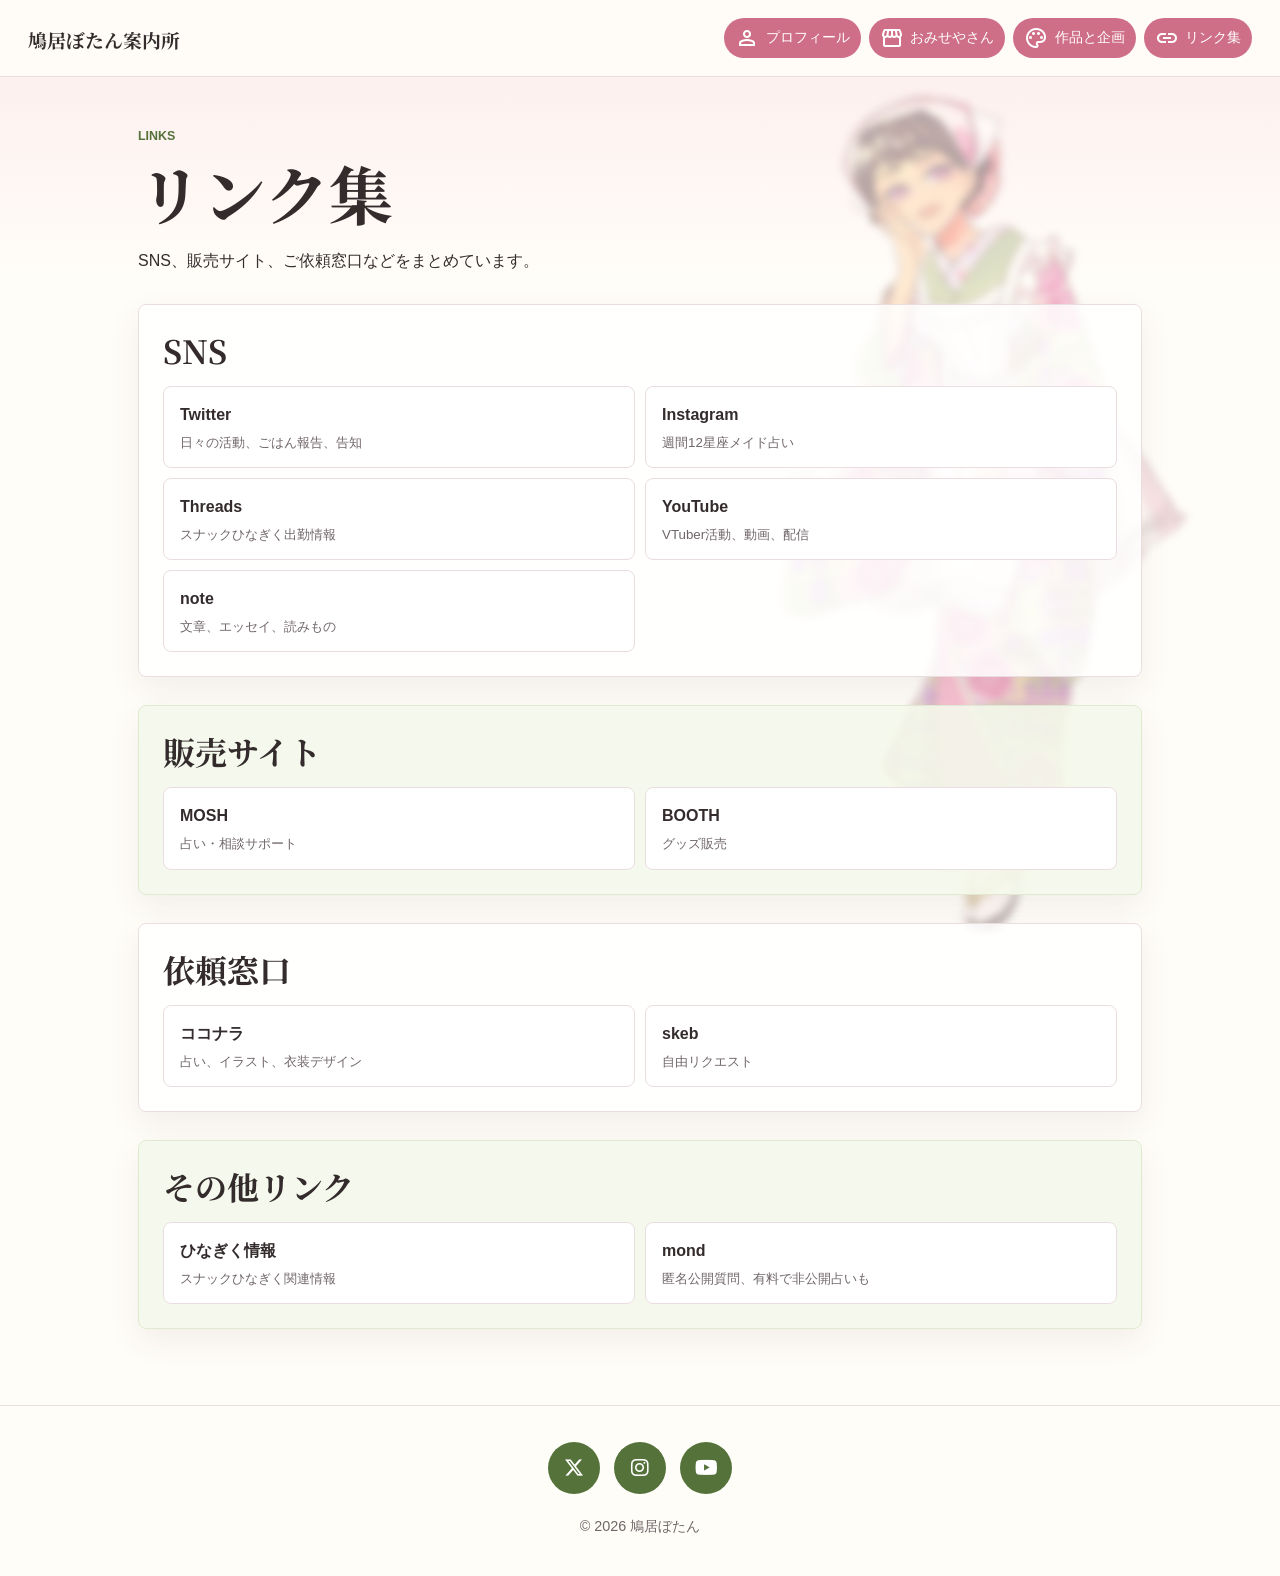
==== links.html @ b20569d3 "サイト公開" ====
<!doctype html>
<html lang="ja">

<head>
  <meta charset="utf-8">
  <meta name="viewport" content="width=device-width, initial-scale=1">
  <title>リンク集 | 鳩居ぼたん案内所</title>
  <meta name="description" content="鳩居ぼたんのSNS、販売サイト、依頼窓口、その他リンク。">
  <meta property="og:title" content="鳩居ぼたん案内所">
  <meta property="og:description" content="なんでもやってるお宿のお姉さんです。">
  <meta property="og:image" content="assets\images\OGP.png">
  <meta property="og:type" content="website">
  <link rel="icon" href="favicon.ico" sizes="any">
  <link rel="shortcut icon" href="favicon.ico">
  <link rel="stylesheet" href="assets/css/style.css">
  <link rel="preconnect" href="https://fonts.googleapis.com">
  <link rel="preconnect" href="https://fonts.gstatic.com" crossorigin>
  <link href="https://fonts.googleapis.com/css2?family=Noto+Serif+JP:wght@400;500;700&display=swap" rel="stylesheet">
  <link rel="stylesheet" href="https://fonts.googleapis.com/css2?family=Material+Symbols+Outlined" />
  <link rel="stylesheet" href="https://cdnjs.cloudflare.com/ajax/libs/font-awesome/6.7.2/css/all.min.css">
</head>

<body>
  <header class="site-header">
    <a class="site-title" href="index.html">鳩居ぼたん案内所</a>
    <nav class="site-nav" aria-label="共通ナビゲーション">

      <a href="profile.html">
        <span class="material-symbols-outlined">person</span>
        <span class="nav-label">プロフィール</span>
      </a>

      <a href="services.html">
        <span class="material-symbols-outlined">storefront</span>
        <span class="nav-label">おみせやさん</span>
      </a>

      <a href="works.html">
        <span class="material-symbols-outlined">palette</span>
        <span class="nav-label">作品と企画</span>
      </a>

      <a href="links.html">
        <span class="material-symbols-outlined">link</span>
        <span class="nav-label">リンク集</span>
      </a>

    </nav>
  </header>

  <main>
    <section class="page-title">
      <p class="eyebrow">Links</p>
      <h1>リンク集</h1>
      <p>SNS、販売サイト、ご依頼窓口などをまとめています。</p>
    </section>

    <section class="section">
      <h2>SNS</h2>
      <div class="link-list">
        <a href="https://x.com/peony_poppo"><span>Twitter</span><small>日々の活動、ごはん報告、告知</small></a>
        <a href="https://www.instagram.com/peony_poppo/"><span>Instagram</span><small>週間12星座メイド占い</small></a>
        <a href="https://www.threads.com/@peony_poppo"><span>Threads</span><small>スナックひなぎく出勤情報</small></a>
        <a href="https://www.youtube.com/@peony_poppo"><span>YouTube</span><small>VTuber活動、動画、配信</small></a>
        <a href="https://note.com/kagefmie"><span>note</span><small>文章、エッセイ、読みもの</small></a>
      </div>
    </section>

    <section class="section soft">
      <h2>販売サイト</h2>
      <div class="link-list">
        <a href="https://mosh.jp/peony_poppo/home"><span>MOSH</span><small>占い・相談サポート</small></a>
        <a href="https://peony-poppo.booth.pm/"><span>BOOTH</span><small>グッズ販売</small></a>
      </div>
    </section>

    <section class="section">
      <h2>依頼窓口</h2>
      <div class="link-list">
        <a href="https://coconala.com/users/4969818"><span>ココナラ</span><small>占い、イラスト、衣装デザイン</small></a>
        <a href="https://skeb.jp/@peony_poppo"><span>skeb</span><small>自由リクエスト</small></a>
      </div>
    </section>

    <section class="section soft">
      <h2>その他リンク</h2>
      <div class="link-list">
        <a href="https://peony-poppo.carrd.co/"><span>ひなぎく情報</span><small>スナックひなぎく関連情報</small></a>
        <a href="https://mond.how/ja/peony_poppo"><span>mond</span><small>匿名公開質問、有料で非公開占いも</small></a>
      </div>
    </section>
  </main>

  <footer class="site-footer">

    <div class="footer-links">

      <a href="https://x.com/peony_poppo" aria-label="X">
        <i class="fa-brands fa-x-twitter"></i>
      </a>

      <a href="https://www.instagram.com/peony_poppo/" aria-label="Instagram">
        <i class="fa-brands fa-instagram"></i>
      </a>

      <a href="https://www.youtube.com/" aria-label="YouTube">
        <i class="fa-brands fa-youtube"></i>
      </a>

    </div>

    <p>&copy; 2026 鳩居ぼたん</p>

  </footer>

</body>

</html>
---- assets/css/style.css ----
:root {
  --sakura: #f7c9d5;
  --sakura-deep: #cf6f87;
  --kusa: #9fbe78;
  --kusa-deep: #55723b;
  --cream: #fffdf8;
  --paper: #ffffff;
  --ink: #332b2c;
  --muted: #706669;
  --line: #eadde0;
  --shadow: 0 12px 32px rgba(83, 60, 65, 0.08);
}

* {
  box-sizing: border-box;
}

body {
  margin: 0;
  color: var(--ink);
  background:
    linear-gradient(180deg, rgba(247, 201, 213, 0.34), rgba(255, 253, 248, 0) 280px),
    var(--cream);
  font-family:
    -apple-system,
    BlinkMacSystemFont,
    "Yu Gothic",
    sans-serif;

  h1,
  h2,
  h3,
  .site-title {
    font-family: "Noto Serif JP", serif;
  }

  line-height: 1.8;
}

a {
  color: var(--sakura-deep);
  text-decoration-thickness: 0.08em;
  text-underline-offset: 0.18em;
}

a:hover {
  color: var(--kusa-deep);
}

.site-header {
  position: sticky;
  display: flex;
  flex-direction: column;
  gap: 14px;
  padding: 18px 18px 14px;
  border-bottom: 1px solid var(--line);
  background: rgba(255, 253, 248, 0.92);
}

.site-title {
  color: var(--ink);
  font-weight: 700;
  font-size: 1.18rem;
  text-decoration: none;
}

.site-nav {
  display: flex;
  gap: 8px;
  overflow-x: auto;
  padding-bottom: 4px;
}

.site-nav a {
  background: var(--sakura-deep);
  color: white;
  border: none;

  transition:
    transform .15s ease,
    opacity .15s ease;
  flex: 0 0 auto;
  padding: 7px 11px;
  border-radius: 999px;
  font-size: 0.9rem;
  text-decoration: none;
  display: flex;
  align-items: center;
  gap: .4rem;
}

.site-nav a .material-symbols-outlined {
  color: white;
}

.site-nav a:hover {
  opacity: .9;
  transform: translateY(2px);
}

.site-nav a[aria-current="page"] {
  background: var(--kusa-deep);
}

main {
  width: min(100%, 1040px);
  margin: 0 auto;
  padding: 24px 18px 48px;
}

.hero {
  display: grid;
  gap: 2rem;
  align-items: center;
}

.hero-image img {
  width: 100%;
  max-width: 360px;
  height: auto;
  display: block;
  margin: 0 auto;
}

.hero,
.page-title,
.section {
  margin: 0 0 28px;
}

.hero {
  padding: 30px 0 12px;
}

.hero h1,
.page-title h1 {
  max-width: 760px;
  margin: 0 0 14px;
  font-size: clamp(2rem, 8vw, 4rem);
  line-height: 1.18;
}

.catch {
  max-width: 700px;
  font-size: clamp(1.15rem, 4vw, 1.7rem);
  font-weight: 700;
}

.eyebrow {
  margin: 0 0 8px;
  color: var(--kusa-deep);
  font-size: 0.78rem;
  font-weight: 700;
  letter-spacing: 0;
  text-transform: uppercase;
}

.hero p,
.page-title p,
.section>p {
  max-width: 760px;
}

.hero-actions {
  display: flex;
  flex-wrap: wrap;
  gap: 10px;
  margin-top: 22px;
}

body::before {
  content: "";

  position: fixed;

  right: -150px;
  top: 50px;

  width: 900px;
  height: 900px;

  background:
    url("../images/botan-main.png") no-repeat center center;

  background-size: contain;

  opacity: .4;

  filter: blur(4px);

  pointer-events: none;
  z-index: -1;
}

.button {
  display: inline-flex;
  align-items: center;
  min-height: 44px;
  padding: 9px 16px;
  border: 1px solid var(--sakura-deep);
  border-radius: 999px;
  background: var(--paper);
  color: var(--sakura-deep);
  font-weight: 700;
  text-decoration: none;
}

.button.primary {
  background: var(--sakura-deep);
  color: #fff;
}

.section {
  padding: 24px;
  border: 1px solid var(--line);
  border-radius: 8px;
  background: rgba(255, 255, 255, 0.82);
  box-shadow: var(--shadow);
}

.section.soft {
  background: rgba(244, 249, 235, 0.88);
  border-color: #dfe9cf;
}

.section-heading {
  margin-bottom: 16px;
}

h2 {
  margin: 0 0 14px;
  font-size: clamp(1.45rem, 5vw, 2rem);
  line-height: 1.35;
}

h3 {
  margin: 0 0 8px;
  font-size: 1.15rem;
  line-height: 1.45;
}

.card-grid,
.project-grid {
  display: grid;
  gap: 14px;
}

.card,
.project-card,
.menu-item {
  padding: 18px;
  border: 1px solid var(--line);
  border-radius: 8px;
  background: var(--paper);
}

.card p,
.project-card p,
.menu-item p {
  margin: 0 0 12px;
}

.project-card h2 {
  font-size: 1.8rem;
}

.text-link {
  font-weight: 700;
}

.link-panels,
.link-list {
  display: grid;
  gap: 10px;
}

.link-panels a,
.link-list a {
  display: block;
  padding: 14px 16px;
  border: 1px solid var(--line);
  border-radius: 8px;
  background: var(--paper);
  color: var(--ink);
  font-weight: 700;
  text-decoration: none;
}

.link-list a {
  display: grid;
  gap: 2px;
}

.link-list small {
  color: var(--muted);
  font-weight: 400;
  line-height: 1.6;
}

.small-note {
  color: var(--muted);
  font-size: 0.92rem;
}

.statement {
  padding: 16px 18px;
  border-left: 5px solid var(--kusa);
  background: #fff8fa;
  font-weight: 700;
}

.check-list,
.timeline {
  margin: 0;
  padding-left: 1.2rem;
}

.check-list li,
.timeline li {
  margin-bottom: 8px;
}

.timeline span {
  display: block;
  color: var(--sakura-deep);
  font-weight: 700;
}

.menu-list {
  display: grid;
  gap: 14px;
}

.price {
  color: var(--kusa-deep);
  font-weight: 700;
}

.image-slot {
  display: grid;
  min-height: 150px;
  aspect-ratio: 1 /1;
  margin-bottom: 16px;
  place-items: center;
  border: 1px dashed #d8c6cb;
  border-radius: 8px;
  background: linear-gradient(135deg, rgba(247, 201, 213, 0.45), rgba(244, 249, 235, 0.75));
  color: var(--muted);
  font-size: 0.82rem;
}

.project-image {
  display: block;
  width: 100%;
  margin-bottom: 16px;
  border-radius: 8px;
  object-fit: cover;
}

.site-footer {
  padding: 36px 18px;
  border-top: 1px solid var(--line);
  text-align: center;
}

.footer-links {
  display: flex;
  justify-content: center;
  gap: 14px;
  margin-bottom: 20px;
}

.footer-links a {
  width: 52px;
  height: 52px;

  display: flex;
  align-items: center;
  justify-content: center;

  border-radius: 999px;

  background: var(--kusa-deep);
  color: white;

  text-decoration: none;

  transition:
    transform .15s ease,
    opacity .15s ease;
}

.footer-links a:hover {
  opacity: .9;
  transform: translateY(2px);
}

.footer-links i {
  font-size: 1.25rem;
}

.footer-links span {
  font-size: 1.25rem;
  font-weight: 700;
  line-height: 1;
}

.site-footer p {
  margin: 0;
  color: var(--muted);
  font-size: .9rem;
}

@media (max-width: 719px) {

  .hero {
    display: flex;
    flex-direction: column;
    align-items: center;
    text-align: center;

    min-height: auto;
    padding-top: 2rem;
  }

  body::before {
    right: -400px;
    bottom: -130px;
  }

  .site-nav a {
    justify-content: center;
    min-width: 48px;
    padding: 10px;
  }

  .nav-label {
    display: none;
  }

  .material-symbols-outlined {
    font-size: 1.4rem;
  }

}

@media (min-width: 720px) {
  .site-header {
    top: 0;
    z-index: 10;
    flex-direction: row;
    align-items: center;
    justify-content: space-between;
    padding-inline: 28px;
  }

  main {
    padding-top: 48px;
  }

  .card-grid,
  .project-grid {
    grid-template-columns: repeat(3, 1fr);
  }

  .link-panels {
    grid-template-columns: repeat(4, 1fr);
  }

  .link-list {
    grid-template-columns: repeat(2, 1fr);
  }

  .timeline span {
    display: inline-block;
    min-width: 8.5em;
  }
}
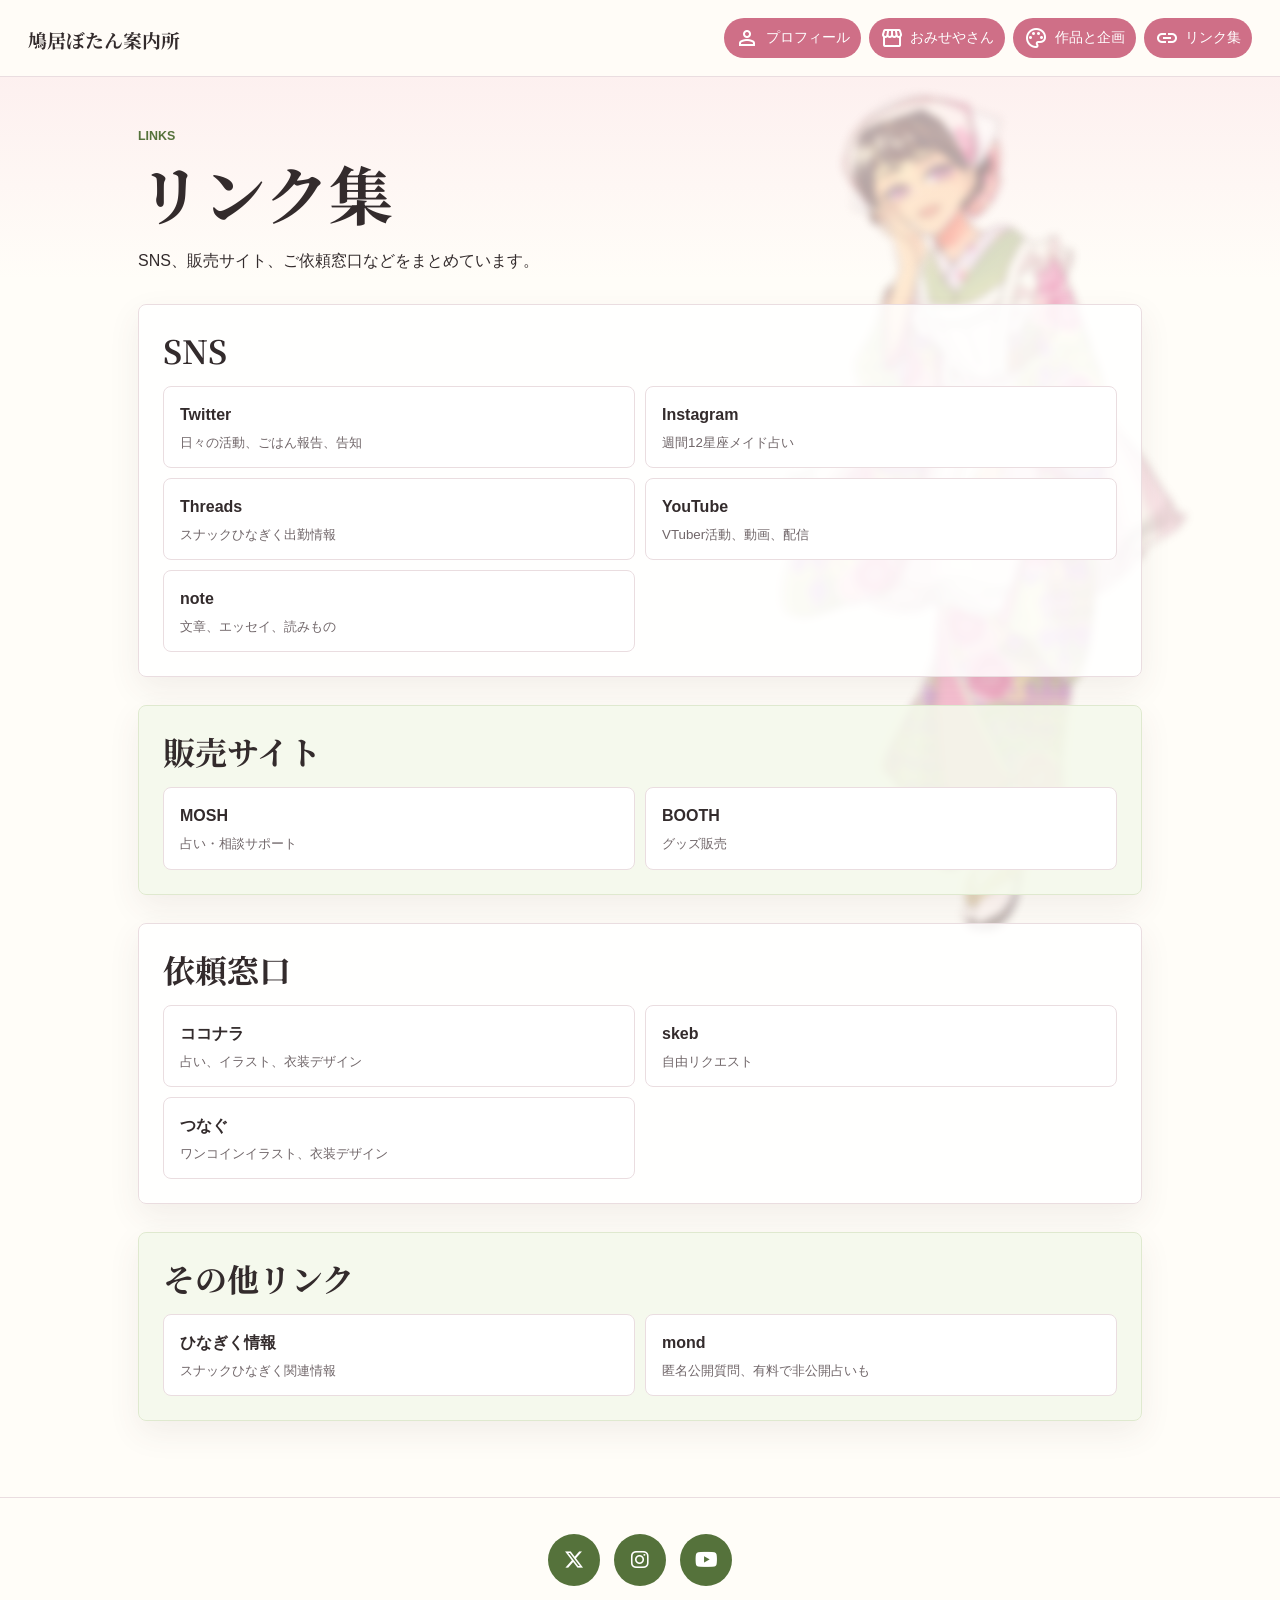
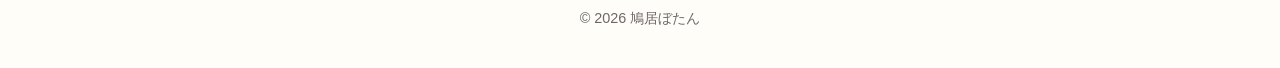
==== commit 8ef395b1: "下半期鑑定おしらせ追加、つなぐリンク追加、外部リンク別タブ化" ====
--- a/links.html
+++ b/links.html
@@ -8,8 +8,9 @@
   <meta name="description" content="鳩居ぼたんのSNS、販売サイト、依頼窓口、その他リンク。">
   <meta property="og:title" content="鳩居ぼたん案内所">
   <meta property="og:description" content="なんでもやってるお宿のお姉さんです。">
-  <meta property="og:image" content="assets\images\OGP.png">
+  <meta property="og:image" content="https://kagefmie-i.github.io/hatoi-botan-guide/assets/images/OGP.png">
   <meta property="og:type" content="website">
+  <meta name="twitter:card" content="summary_large_image">
   <link rel="icon" href="favicon.ico" sizes="any">
   <link rel="shortcut icon" href="favicon.ico">
   <link rel="stylesheet" href="assets/css/style.css">
@@ -58,35 +59,49 @@
     <section class="section">
       <h2>SNS</h2>
       <div class="link-list">
-        <a href="https://x.com/peony_poppo"><span>Twitter</span><small>日々の活動、ごはん報告、告知</small></a>
-        <a href="https://www.instagram.com/peony_poppo/"><span>Instagram</span><small>週間12星座メイド占い</small></a>
-        <a href="https://www.threads.com/@peony_poppo"><span>Threads</span><small>スナックひなぎく出勤情報</small></a>
-        <a href="https://www.youtube.com/@peony_poppo"><span>YouTube</span><small>VTuber活動、動画、配信</small></a>
-        <a href="https://note.com/kagefmie"><span>note</span><small>文章、エッセイ、読みもの</small></a>
+        <a href="https://x.com/peony_poppo" target="_blank"
+          rel="noopener noreferrer"><span>Twitter</span><small>日々の活動、ごはん報告、告知</small></a>
+        <a href="https://www.instagram.com/peony_poppo/" target="_blank"
+          rel="noopener noreferrer"><span>Instagram</span><small>週間12星座メイド占い</small></a>
+        <a href="https://www.threads.com/@peony_poppo" target="_blank"
+          rel="noopener noreferrer"><span>Threads</span><small>スナックひなぎく出勤情報</small></a>
+        <a href="https://www.youtube.com/@peony_poppo" target="_blank"
+          rel="noopener noreferrer"><span>YouTube</span><small>VTuber活動、動画、配信</small></a>
+        <a href="https://note.com/kagefmie" target="_blank"
+          rel="noopener noreferrer"><span>note</span><small>文章、エッセイ、読みもの</small></a>
       </div>
     </section>
 
     <section class="section soft">
       <h2>販売サイト</h2>
       <div class="link-list">
-        <a href="https://mosh.jp/peony_poppo/home"><span>MOSH</span><small>占い・相談サポート</small></a>
-        <a href="https://peony-poppo.booth.pm/"><span>BOOTH</span><small>グッズ販売</small></a>
+        <a href="https://mosh.jp/peony_poppo/home" target="_blank"
+          rel="noopener noreferrer"><span>MOSH</span><small>占い・相談サポート</small></a>
+        <a href="https://peony-poppo.booth.pm/" target="_blank"
+          rel="noopener noreferrer"><span>BOOTH</span><small>グッズ販売</small></a>
       </div>
     </section>
 
     <section class="section">
       <h2>依頼窓口</h2>
       <div class="link-list">
-        <a href="https://coconala.com/users/4969818"><span>ココナラ</span><small>占い、イラスト、衣装デザイン</small></a>
-        <a href="https://skeb.jp/@peony_poppo"><span>skeb</span><small>自由リクエスト</small></a>
+        <a href="https://coconala.com/users/4969818" target="_blank"
+          rel="noopener noreferrer"><span>ココナラ</span><small>占い、イラスト、衣装デザイン</small></a>
+        <a href="https://skeb.jp/@peony_poppo" target="_blank"
+          rel="noopener noreferrer"><span>skeb</span><small>自由リクエスト</small></a>
+        <a href="https://tsunagu.cloud/users/kagefmie" target="_blank"
+          rel="noopener noreferrer"><span>つなぐ</span><small>ワンコインイラスト、衣装デザイン</small></a>
+
       </div>
     </section>
 
     <section class="section soft">
       <h2>その他リンク</h2>
       <div class="link-list">
-        <a href="https://peony-poppo.carrd.co/"><span>ひなぎく情報</span><small>スナックひなぎく関連情報</small></a>
-        <a href="https://mond.how/ja/peony_poppo"><span>mond</span><small>匿名公開質問、有料で非公開占いも</small></a>
+        <a href="https://peony-poppo.carrd.co/" target="_blank"
+          rel="noopener noreferrer"><span>ひなぎく情報</span><small>スナックひなぎく関連情報</small></a>
+        <a href="https://mond.how/ja/peony_poppo" target="_blank"
+          rel="noopener noreferrer"><span>mond</span><small>匿名公開質問、有料で非公開占いも</small></a>
       </div>
     </section>
   </main>
@@ -95,15 +110,15 @@
 
     <div class="footer-links">
 
-      <a href="https://x.com/peony_poppo" aria-label="X">
+      <a href="https://x.com/peony_poppo" aria-label="X" target="_blank" rel="noopener noreferrer">
         <i class="fa-brands fa-x-twitter"></i>
       </a>
 
-      <a href="https://www.instagram.com/peony_poppo/" aria-label="Instagram">
+      <a href="https://www.instagram.com/peony_poppo/" aria-label="Instagram" target="_blank" rel="noopener noreferrer">
         <i class="fa-brands fa-instagram"></i>
       </a>
 
-      <a href="https://www.youtube.com/" aria-label="YouTube">
+      <a href="https://www.youtube.com/" aria-label="YouTube" target="_blank" rel="noopener noreferrer">
         <i class="fa-brands fa-youtube"></i>
       </a>
 
--- a/assets/css/style.css
+++ b/assets/css/style.css
@@ -158,7 +158,7 @@
 .hero p,
 .page-title p,
 .section>p {
-  max-width: 760px;
+  max-width: 840px;
 }
 
 .hero-actions {
@@ -349,6 +349,10 @@
   font-size: 0.82rem;
 }
 
+.image-slot.book {
+  aspect-ratio: 1 /1.6;
+}
+
 .project-image {
   display: block;
   width: 100%;
